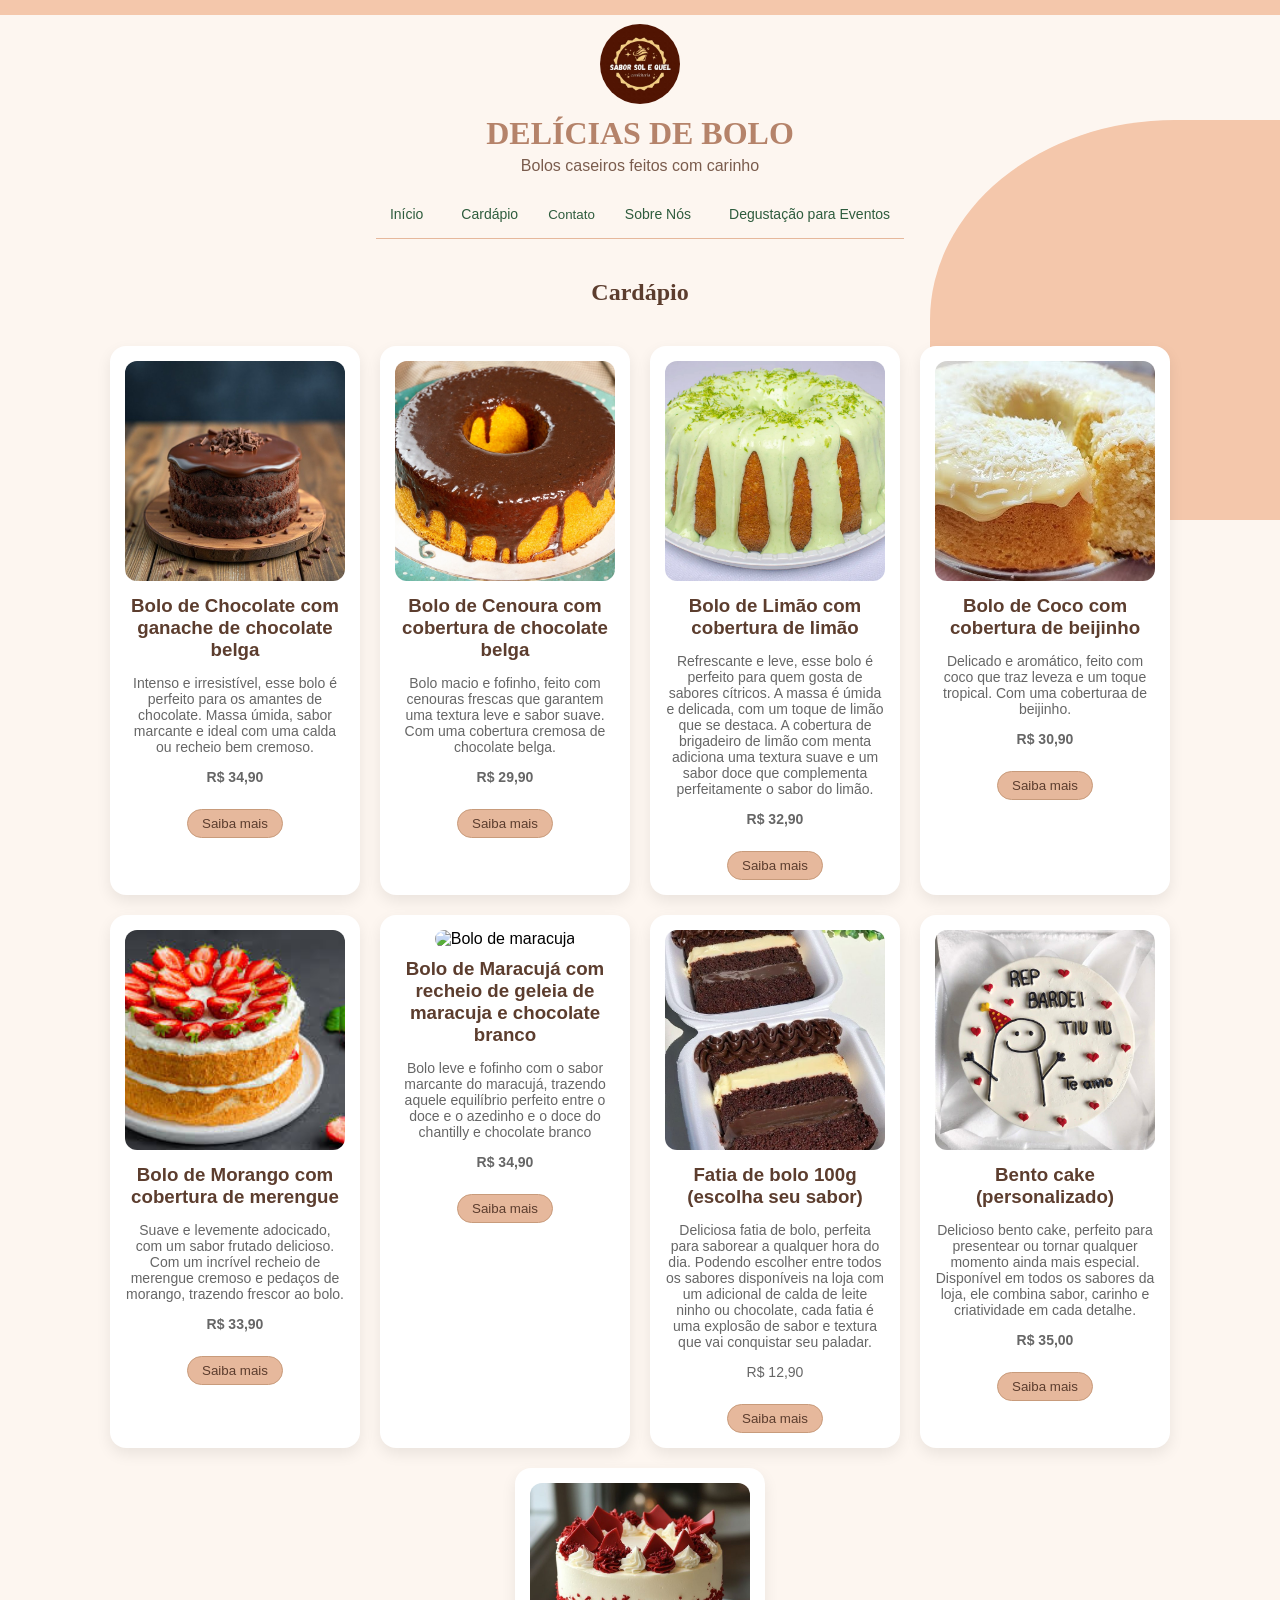
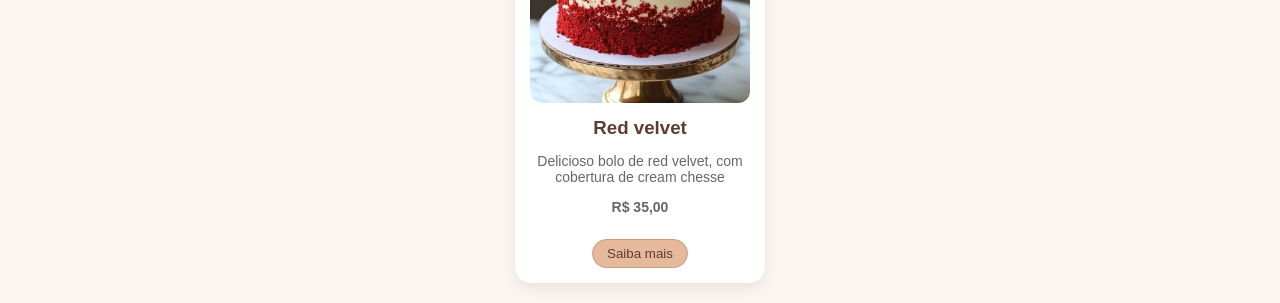
==== cardapio.html @ 21d5f163 "Add files via upload" ====
<!DOCTYPE html>
<html lang="pt-br">
<head>
    <meta charset="UTF-8">
    <img src="img/logo.jpg" alt="Logo da loja" class="logo">
    <meta author content="Sophia">
    <meta name="viewport" content="width=device-width, initial-scale=1.0">
    <title>Cardápio</title>
    <link rel="stylesheet" href="style.css">
    <script src="script.js" defer></script>
</head>

<body>
    <div class="top-bar"></div>
 <div class="hero-bg"></div>
<header>
  <h1>DELÍCIAS DE BOLO</h1>
  <p>Bolos caseiros feitos com carinho</p>
</div>


<nav>
  <a href="index.html">Início</a>
  <a href="cardapio.html">Cardápio</a>
  <button class="btn-transparente" onclick="comprar()">Contato</button>
  <a href="index.html#sobrenos">Sobre Nós</a>
  <a href="degustacao.html">Degustação para Eventos</a>
</nav>

</header>

    <h2 class="titulo">Cardápio</h2>
   
    <div class="container">
        <div class="card">
            <img src="img/chocolate.jpg" alt="Bolo de chocolate">
            <h3>Bolo de Chocolate com ganache de chocolate belga</h3>
            <p>Intenso e irresistível, esse bolo é perfeito para os amantes de chocolate. Massa úmida, sabor marcante e ideal com uma calda ou recheio bem cremoso. </p>
            <p><strong>R$ 34,90</strong></p>
            <button onclick="abrirModal('bolo1')">Saiba mais</button>
        </div>

            <div class="card">
            <img src="img/cenoura.jpg" alt="Bolo de cenoura">
            <h3>Bolo de Cenoura com cobertura de chocolate belga</h3>
            <p>Bolo macio e fofinho, feito com cenouras frescas que garantem uma textura leve e sabor suave. Com uma cobertura cremosa de chocolate belga.</p>
            <p><strong>R$ 29,90</strong></p>
            <button onclick="abrirModal('bolo2')">Saiba mais</button>
         </div>

            <div class="card">
            <img src="img/limao.jpg" alt="Bolo de limão">
            <h3>Bolo de Limão com cobertura de limão</h3>
            <p>Refrescante e leve, esse bolo é perfeito para quem gosta de sabores cítricos. A massa é úmida e delicada, com um toque de limão que se destaca. A cobertura de brigadeiro de limão com menta adiciona uma textura suave e um sabor doce que complementa perfeitamente o sabor do limão.</p>
            <p><strong>R$ 32,90</strong></p>
            <button onclick="abrirModal('bolo3')">Saiba mais</button>
            </div>

            <div class="card">
            <img src="img/coco.jpg" alt="Bolo de coco">
            <h3>Bolo de Coco com cobertura de beijinho</h3>
            <p>Delicado e aromático, feito com coco que traz leveza e um toque tropical. Com uma coberturaa de beijinho.</p>
            <p><strong>R$ 30,90</strong></p>
            <button onclick="abrirModal('bolo4')">Saiba mais</button>
            </div>

            <div class="card">
            <img src="img/morango.jpg" alt="Bolo de morango">
            <h3>Bolo de Morango com cobertura de merengue</h3>
            <p> Suave e levemente adocicado, com um sabor frutado delicioso. Com um incrível recheio de merengue cremoso e pedaços de morango, trazendo frescor ao bolo.</p>
            <p><strong>R$ 33,90</strong></p>
            <button onclick="abrirModal('bolo5')">Saiba mais</button>
            </div>

            <div class="card">
            <img src="img/Maracujá.jpg" alt="Bolo de maracuja">
            <h3>Bolo de Maracujá com recheio de geleia de maracuja e chocolate branco</h3>
            <p>Bolo leve e fofinho com o sabor marcante do maracujá, trazendo aquele equilíbrio perfeito entre o doce e o azedinho e o doce do chantilly e chocolate branco</p>
            <p><strong>R$ 34,90</strong></p>
            <button onclick="abrirModal('bolo6')">Saiba mais</button>
            </div>

            <div class="card">
            <img src="img/fatia.jpg" alt="Bolo em fatia">
            <h3>Fatia de bolo 100g (escolha seu sabor)</h3>
            <p>Deliciosa fatia de bolo, perfeita para saborear a qualquer hora do dia. Podendo escolher entre todos os sabores disponíveis na loja com um adicional de calda de leite ninho ou chocolate, cada fatia é uma explosão de sabor e textura que vai conquistar seu paladar.</p>
            <p><strong></strong>R$ 12,90</strong></p>
            <button onclick="abrirModal('bolo7')">Saiba mais</button>
            </div>

            <div class="card">
            <img src="img/Bento.jpg" alt="Bento cake">
            <h3>Bento cake 
                (personalizado)</h3>
            <p>Delicioso bento cake, perfeito para presentear ou tornar qualquer momento ainda mais especial. Disponível em todos os sabores da loja, ele combina sabor, carinho e criatividade em cada detalhe.</p>
            <p><strong>R$ 35,00</strong></p>
            <button onclick="abrirModal('bolo8')">Saiba mais</button>
            </div>

            <div class="card">
            <img src="img/redvelvet.jpg" alt="Red velvet">
            <h3> Red velvet</h3>
            <p>Delicioso bolo de red velvet, com cobertura de cream chesse </p>
            <p><strong>R$ 35,00</strong></p>
            <button onclick="abrirModal('bolo9')">Saiba mais</button>
            </div>
            






            </div>

           
      </div>
    
    </div>
    <div id="bolo1" class="modal">
        <div class="modal-conteudo">
          <span onclick="fecharModal('bolo1')">&times;</span>
          <img src="img/chocolate.jpg" alt="Bolo de chocolate">
          <h2>Bolo de chocolate com ganache de chocolate belga</h2>
            <p>
             Ingredientes: Farinha de trigo, açúcar, ovos, leite, chocolate em pó 50% cacau, manteiga, fermento em pó.
             Ganache: chocolate belga meio amargo, creme de leite.
            </p>
            <P>
                ⚠️ Alérgicos: contém glúten, leite e derivados, ovos. Pode conter traços de amendoim, castanhas e soja.
            </P>
            <button onclick="comprar()">Comprar</button>
        </div>
    </div>

        <div id="bolo2" class="modal">
        <div class="modal-conteudo">
            <span onclick="fecharModal('bolo2')">&times;</span>
            <img src="img/cenoura.jpg" alt="Bolo de cenoura">
            <h2>Bolo de cenoura com cobertura de chocolate belga</h2>
            <p>
             Ingredientes: Cenoura, farinha de trigo, açúcar, ovos, óleo, fermento em pó.
             Cobertura: chocolate belga, creme de leite, manteiga.
            </p>
            <P>
                ⚠️ Alérgicos: contém glúten, leite e derivados, ovos. Pode conter traços de amendoim, castanhas e soja.
            </P>
            <button onclick="comprar()">Comprar</button>
        </div>
    </div>

    <div id="bolo3" class="modal">
        <div class="modal-conteudo">
            <span onclick="fecharModal('bolo3')">&times;</span>
             <img src="img/limao.jpg" alt="Bolo de limão">
            <h2>Bolo de limão com cobertura de limão</h2>
            <p>
             Ingredientes: Farinha de trigo, açúcar, ovos, leite, manteiga, suco de limão, raspas de limão, fermento em pó.
             Cobertura: leite condensado, suco de limão.
            </p>
            <P>
                ⚠️ Alérgicos: contém glúten, leite e derivados, ovos. Pode conter traços de amendoim, castanhas e soja.
            </P>
            <button onclick="comprar()">Comprar</button>
        </div>
    </div>

      <div id="bolo4" class="modal">
        <div class="modal-conteudo">
            <span onclick="fecharModal('bolo4')">&times;</span>
            <img src="img/coco.jpg" alt="Bolo de coco">
            <h2>Bolo de coco com cobertura de beijinho</h2>
            <p>
             Ingredientes: Farinha de trigo, açúcar, ovos, leite de coco, manteiga, coco ralado, fermento em pó.
             Cobertura (beijinho): leite condensado, coco ralado, manteiga.
            </p>
            <P>
                ⚠️ Alérgicos: contém glúten, leite e derivados, ovos. Pode conter traços de amendoim, castanhas e soja.
            </P>
            <button onclick="comprar()">Comprar</button>
        </div>
    </div>

     <div id="bolo5" class="modal">
        <div class="modal-conteudo">
            <span onclick="fecharModal('bolo5')">&times;</span>
            <img src="img/morango.jpg" alt="Bolo de morango">
            <h2>Bolo de morango com cobertura de merengue</h2>
            <p>
             Ingredientes: Farinha de trigo, açúcar, ovos, leite, manteiga, fermento em pó, morangos frescos.
             Cobertura (merengue): claras, açúcar
            </p>
            <P>
                ⚠️ Alérgicos: contém glúten, leite e derivados, ovos. Pode conter traços de amendoim, castanhas e soja.
            </P>
            <button onclick="comprar()">Comprar</button>
        </div>
    </div>

    <div id="bolo6" class="modal">
        <div class="modal-conteudo">
            <span onclick="fecharModal('bolo6')">&times;</span>
             <img src="img/Maracujá.jpg" alt="Bolo de maracuja">
            <h2>Bolo de maracujá com recheio de geleia de maracujá e chocolate branco</h2>
            <p>
             Ingredientes: Farinha de trigo, açúcar, ovos, leite, manteiga, suco de maracujá, fermento em pó.
             Cobertura: geleia de maracujá, chocolate branco, creme de leite.
            </p>
            <P>
                ⚠️ Alérgicos: contém glúten, leite e derivados, ovos. Pode conter traços de amendoim, castanhas e soja.
            </P>
            <button onclick="comprar()">Comprar</button>
        </div>
    </div>
    
    <div id="bolo7" class="modal">
        <div class="modal-conteudo">
            <span onclick="fecharModal('bolo7')">&times;</span>
            <img src="img/fatia.jpg" alt="Bolo em fatia">
            <h2>Fatia de bolo (100g) – escolha seu sabor</h2>
            <p>
             Enviar o sabor da fatia escolhido imediatamente após a compra, juntamente com o sabor da calda (leitinho ou chocolate).
            </p>
            <P>
                ⚠️ Alérgicos: contém glúten, leite e derivados, ovos. Pode conter traços de amendoim, castanhas e soja.
            </P>
            <button onclick="comprar()">Comprar</button>
        </div>
    </div>

    <div id="bolo8" class="modal">
        <div class="modal-conteudo">
            <span onclick="fecharModal('bolo8')">&times;</span>
            <img src="img/Bento.jpg" alt="Bento cake">
            <h2>Bento Cake personalizado</h2>
            <p>
             A massa pode ser de qualquer sabor disponível no cardápio.
             Personalização: A frase e o desenho podem ser personalizados.
             Caso não sejam enviados em até 30 minutos, será feito no modelo padrão conforme foto.
            </p>
            <P>
                ⚠️ Alérgicos: contém glúten, leite e derivados, ovos. Pode conter traços de amendoim, castanhas e soja.
            </P>
            <button onclick="comprar()">Comprar</button>
        </div>
    </div>
    
        <div id="bolo9" class="modal">
        <div class="modal-conteudo">
            <span onclick="fecharModal('bolo9')">&times;</span>
            <img src="img/redvelvet.jpg" alt="Red velvet" class="img">
            <h2>Bolo Red Velvet com cobertura de cream cheese</h2>
            <p>
             Ingredientes: Farinha de trigo, açúcar, ovos, leite, manteiga, cacau em pó, corante vermelho, fermento, vinagre.
             Cobertura: cream cheese, açúcar de confeiteiro, manteiga, baunilha.
            </p>
            <P>
                ⚠️ Alérgicos: contém glúten, leite e derivados, ovos. Pode conter traços de amendoim, castanhas e soja.
            </P>
            <button onclick="comprar()">Comprar</button>
        </div>
    </div>
    

        
        
</body>
</html>
---- style.css ----
body {
  margin: 0;
  font-family: 'Poppins', sans-serif;
  background-color: #fdf6f0;
  position: relative;
}

.top-bar {
  width: 100%;
  height: 15px;
  background: #f4c7ab;
}

.hero-bg {
  position: absolute;
  right: 0;
  top: 120px;
  width: 350px;
  height: 400px;
  background: #f4c7ab;
  border-radius: 70% 0 0 50% / 50% 0 0 30%;
  z-index: -1;
}

header {
  display: flex;
  flex-direction: column;
  align-items: center;
  text-align: center;
  margin-top: 40px;
  position: relative;
}

h1 {
  margin-top: 60px;
  margin-bottom: 0;
  font-size: 32px;
  color: #b5836a;
  font-family: 'Playfair Display', serif;
}

header p {
  margin: 5px 0 10px;
  color: #7a5c4d;
}

nav {
  display: flex;
  gap: 10px;
  border-bottom: 1px solid #e6b89c;
  padding-bottom: 10px;
  margin-top: 15px;
}

nav a {
  text-decoration: none;
  color: #2e5c3d;
  padding: 6px 14px;
  border-radius: 20px;
  font-size: 14px;
}

nav a.active {
  background-color: #f4c7ab;
}

.titulo {
  text-align: center;
  margin-top: 40px;
  font-family: 'Playfair Display', serif;
  color: #5c3d2e;
}

.container {
  display: flex;
  justify-content: center;
  gap: 20px;
  padding: 20px;
  flex-wrap: wrap;
}

.card {
  background: #fff;
  width: 220px;
  border-radius: 16px;
  padding: 15px;
  text-align: center;
  box-shadow: 0 6px 15px rgba(0,0,0,0.08);
  transition: 0.3s;
}

.card:hover {
  transform: translateY(-5px);
}

.card img {
  width: 100%;
  border-radius: 12px;
  aspect-ratio: 1/1;
  object-fit: cover;
}

.card h3 {
  margin: 10px 0;
  color: #5c3d2e;
}

.card p {
  font-size: 14px;
  color: #666;
}

.card button {
  margin-top: 10px;
  padding: 6px 14px;
  border-radius: 20px;
  border: 1px solid #c89b7b;
  background-color: #e6b89c;
  color: #5c3d2e;
  cursor: pointer;
  transition: 0.3s;
}

.card button:hover {
  background-color: #d99a7c;
}

.logo {
  position: absolute;
  top: 20px;
  left: 50%;
  transform: translateX(-50%);
  width: 80px;
  height: 80px;
  border-radius: 50%;
  overflow: hidden;
  background: #fff;
  border: 4px solid #fdf6f0;
  display: flex;
  align-items: center;
  justify-content: center;
}

.logo img {
    width: 100%;
    height: 100%;
    object-fit: cover;
}

.sobre-container {
    display: flex;
    justify-content: center;
    align-items: flex-start;
    gap: 60px;
    margin:  60px auto;
    max-width: 1000px;
    padding: 20px;
}

.sobre-texto {
    flex: 1;
    display: flex;
    color: #5c3d2e;
    text-align: left;
    justify-content: center;
    flex-direction: column;
    padding-right: 1px solid #f4c7ab;
}

.sobre-mapa{
    flex: 1;
    display: flex;
    color: #5c3d2e;
    text-align: left;
    justify-content: center;
    flex-direction: column;
    padding-left: 1px solid #f4c7ab;
}

.sobre-mapa iframe {
    width: 100%;
    max-width: 400px;
    height: 250px;
    border: none;
    border-radius: 12px;
}

.sobre-mapa h2 {
    align-self: flex-start;
}

.btn-cardapio {
  margin-top: 10px;
  padding: 6px 14px;
  border-radius: 20px;
  border: 1px solid #c89b7b;
  background-color: #e6b89c;
  color: #5c3d2e;
  cursor: pointer;
  transition: 0.3s;
  text-align: center;
}

.btn-cardapio:hover {
  background-color: #d99a7c;
}

.top-bar-sobre {
  width: 85%;
  height: 15px;
  background: #f4c7ab;
  text-align: center;
  margin:  0 auto;
  position: relative;
  top: 55px;

} 

.container-degusta {
    display: flex;
    align-items: flex-start;
    gap: 60px;
    margin:  60px auto;
    max-width: 1000px;
    padding: 20px;
}

.degusta{
  right: 57%;
  width: 40%;
  height: 40%;
  overflow: hidden;
  display: flex;
  align-items: center;
  justify-content:center;
  flex-direction: row;
  gap: 20px;

}

.texto-degusta{
    flex: 1;
    display: flex;
    color: #5c3d2e;
    text-align: left;
    justify-content: center;
    flex-direction: column;
    padding-right: 10px;
    border-right: 1px solid #f4c7ab;

}

.degusta-p {
    text-align: center;
}

.preco-h2{
    text-align: center;
}

.btn-degusta {
  width: 35%;
  padding: 6px 20px;
  border-radius: 20px;
  border: 1px solid #c89b7b;
  background-color: #e6b89c;
  color: #5c3d2e;
  cursor: pointer;
  transition: 0.3s;
  text-align: center;
  position: absolute;
  left: 50%;
}

.btn-degusta:hover {
  background-color: #d99a7c;
}

.top-bar-baixo {
  width: 100%;
  height: 50px;
  background: #f4c7ab;
}

.p-barra {
    text-align: center;
    padding-top: 1.5%;
}

.btn-transparente {
background: transparent;
border: none;
outline: none;
box-shadow: none;
color: #2e5c3d;
cursor: pointer;
}

.modal {
  display: none;
  position: fixed;
  top: 0;
  left: 0;
  width: 100%;
  height: 100%;
  background-color: rgba(0,0,0,0.08);
  z-index: 1000;
  opacity: 0;
  transition: opacity 0.3s ease;
}

.modal.ativo {
  display: block;
  opacity: 1;
}

.modal-conteudo {
  max-width: 90%;
  margin: 10% auto;
  padding: 20px;
  border-radius: 12px;
  text-align: center;
  transform: translateY(-30px);
  transition: transform 0.3s ease;
  background: #fff;
  width: 420px;
  border-radius: 16px;
  padding: 15px;
  text-align: center;
  box-shadow: 0 6px 15px rgba(0,0,0,0.08);
  transition: 0.3s;

}

.modal.ativo .modal-conteudo {
  transform: translateY(0);
}

.fechar {
  float: right;
  font-size: 22px;
  cursor: pointer;
}

.modal-conteudo img {
  width: 50%;
  border-radius: 12px;
  aspect-ratio: 1/1;
  object-fit: cover;

}

.modal-conteudo h2 {
  margin: 10px 0;
  color: #5c3d2e;
}

.modal-conteudo p {
  font-size: 14px;
  color: #666;
}

.modal-conteudo button {
  margin-top: 10px;
  padding: 6px 14px;
  border-radius: 20px;
  border: 1px solid #c89b7b;
  background-color: #e6b89c;
  color: #5c3d2e;
  cursor: pointer;
  transition: 0.3s;
}

.card button:hover {
  background-color: #d99a7c;
}
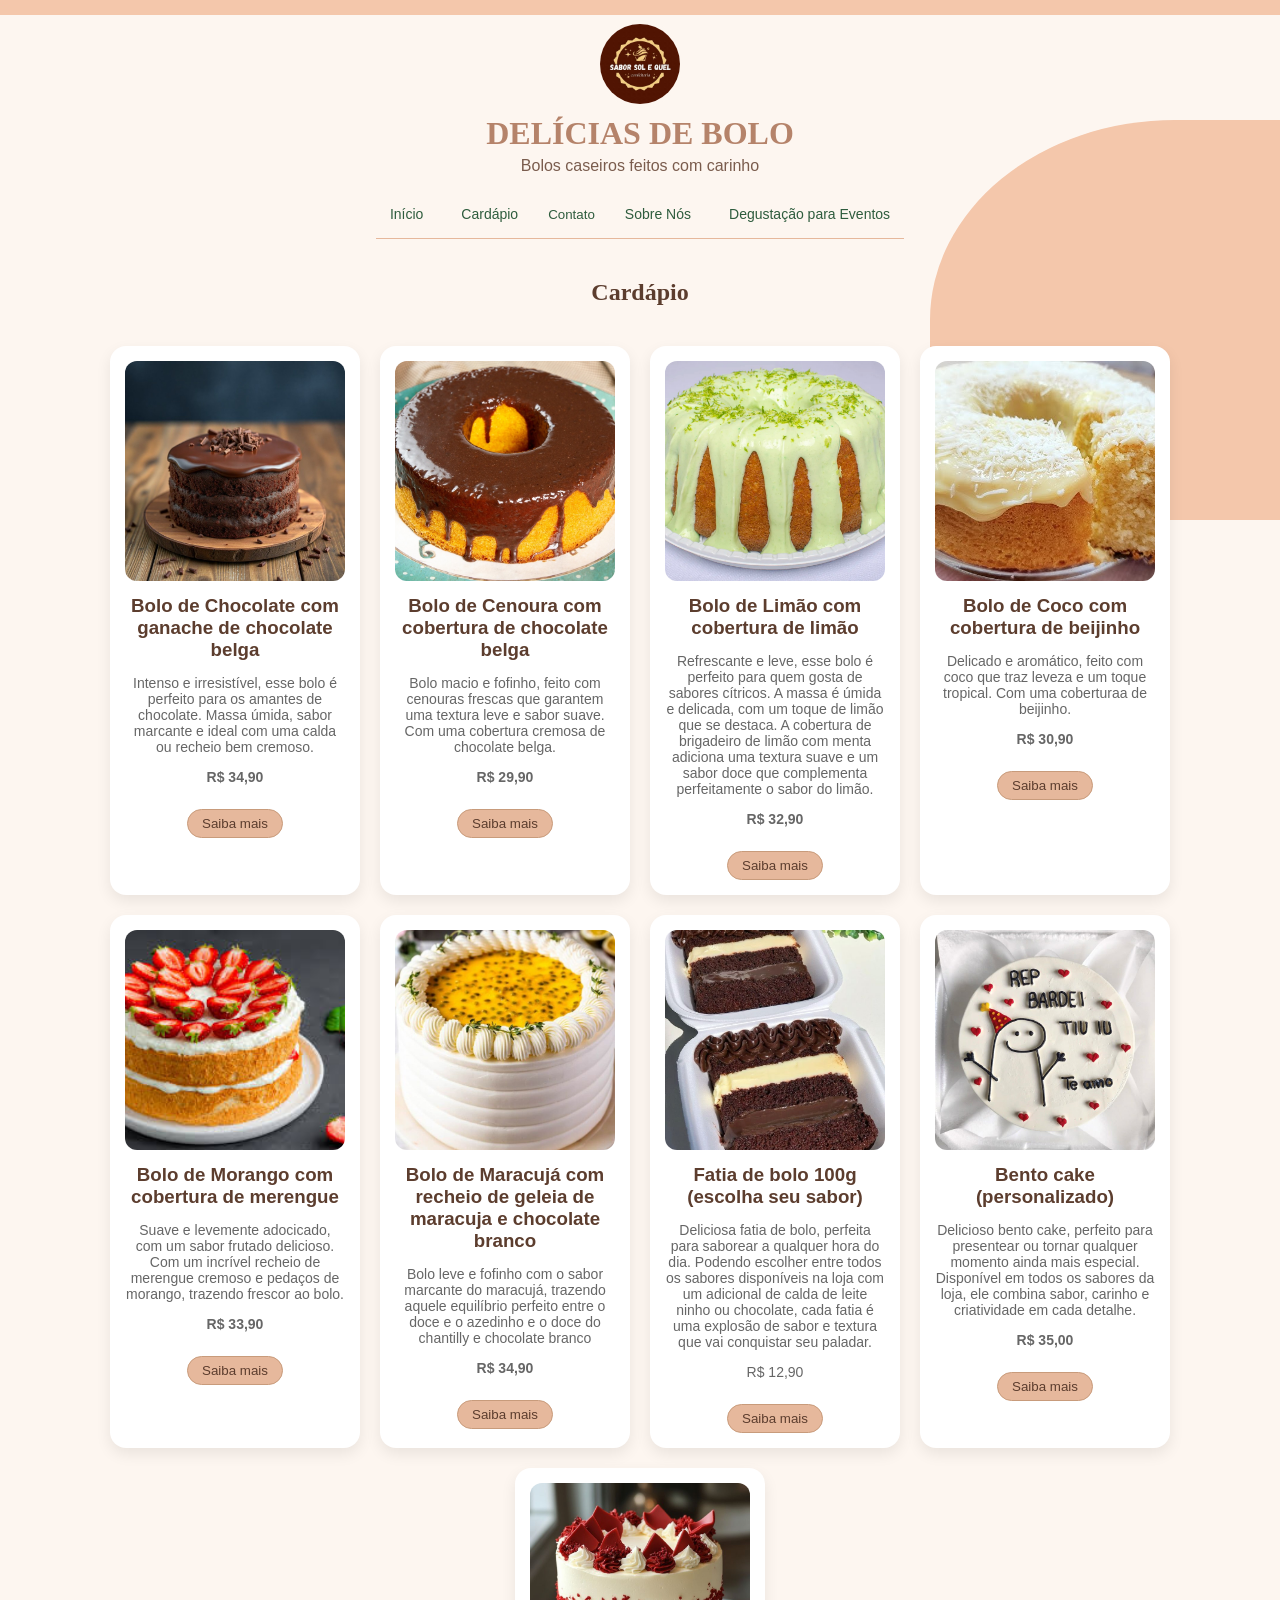
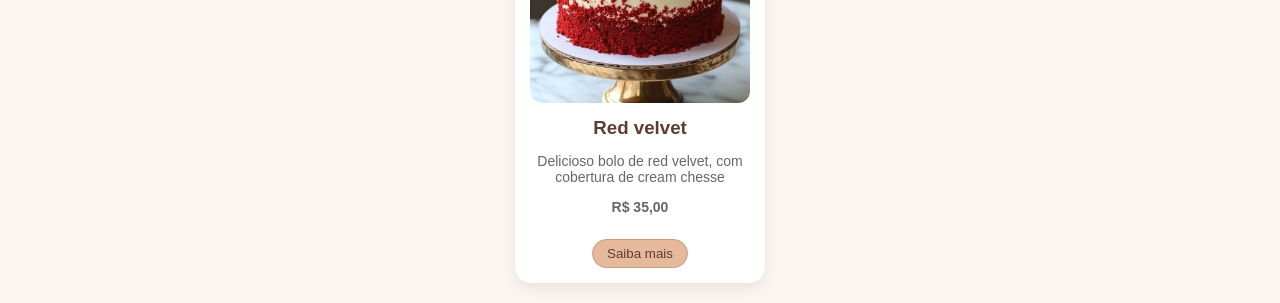
==== commit 07d3bbe9: "Update cardapio.html" ====
--- a/cardapio.html
+++ b/cardapio.html
@@ -73,7 +73,7 @@
             </div>
 
             <div class="card">
-            <img src="img/Maracujá.jpg" alt="Bolo de maracuja">
+            <img src="img/maracuja.jpg" alt="Bolo de Maracujá">
             <h3>Bolo de Maracujá com recheio de geleia de maracuja e chocolate branco</h3>
             <p>Bolo leve e fofinho com o sabor marcante do maracujá, trazendo aquele equilíbrio perfeito entre o doce e o azedinho e o doce do chantilly e chocolate branco</p>
             <p><strong>R$ 34,90</strong></p>
@@ -265,4 +265,4 @@
         
         
 </body>
-</html>+</html>
